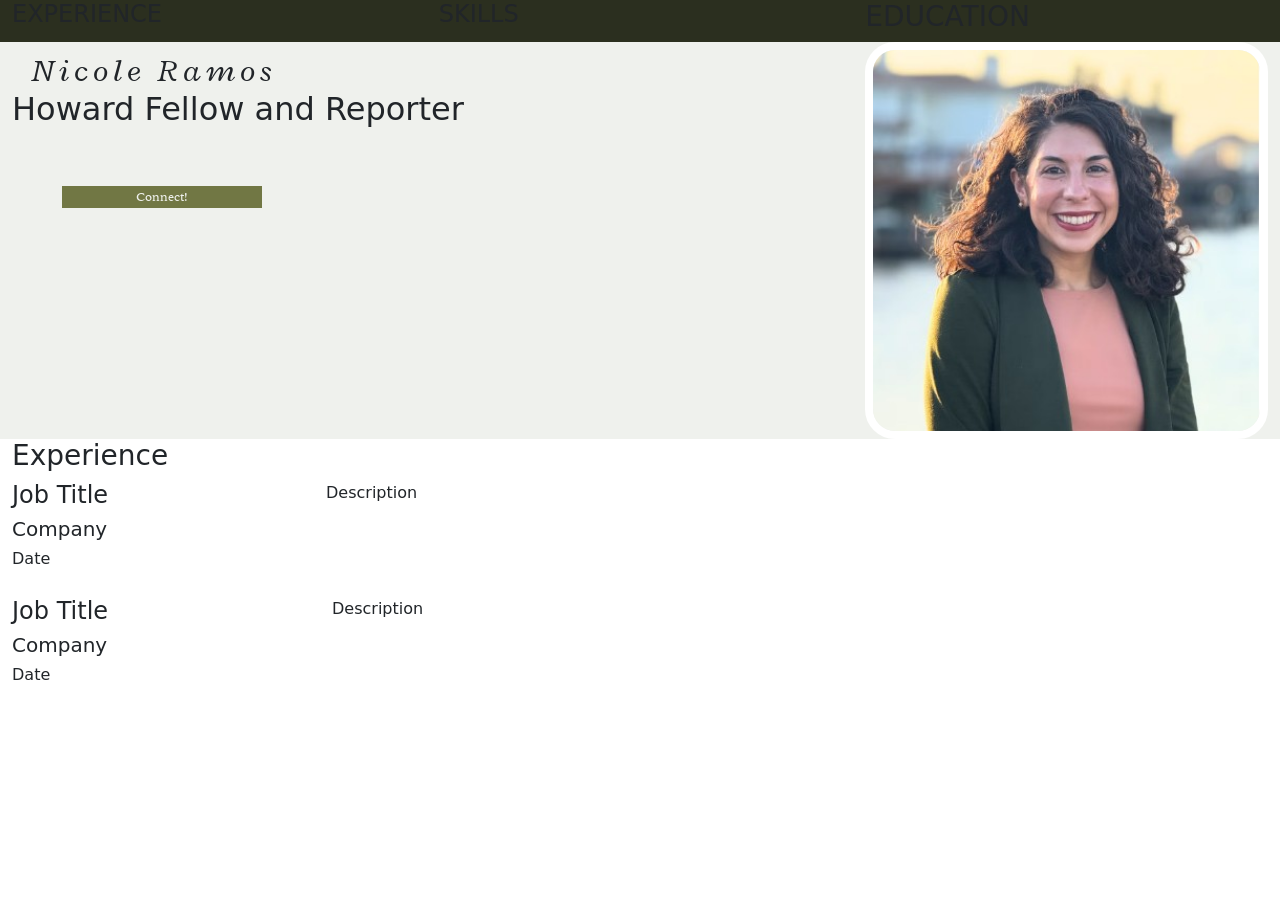
==== online-portfolio/index.html @ 805ee2bc "Draft portfolio" ====
<!doctype html>
<html lang="en">
    <head>
        <meta charset="UTF-8" />
        <meta name="viewport" content="width=device-width, initial-scale=1" />

        <title>Nicole Ramos Portfolio</title>
        <link
            href="https://cdn.jsdelivr.net/npm/bootstrap@5.3.8/dist/css/bootstrap.min.css"
            rel="stylesheet"
            integrity="sha384-sRIl4kxILFvY47J16cr9ZwB07vP4J8+LH7qKQnuqkuIAvNWLzeN8tE5YBujZqJLB"
            crossorigin="anonymous" />

        <link href="style.css" rel="stylesheet" />
        <link rel="preconnect" href="https://fonts.googleapis.com" />
        <link rel="preconnect" href="https://fonts.gstatic.com" crossorigin />
        <link href="https://fonts.googleapis.com/css2?family=Radley:ital@0;1&display=swap" rel="stylesheet" />
    </head>

    <body>
        <!--navigationbar-->
        <div class="container-fluid" id="topper">
            <div class="row">
                <div class="col-sm-4">
                    <h4>EXPERIENCE</h4>
                </div>
                <div class="col-sm-4">
                    <h4>SKILLS</h4>
                </div>
                <div class="col-sm-4">
                    <h3>EDUCATION</h3>
                </div>
            </div>
        </div>

        <!--endnavigation-->
        <div class="container-fluid" id="opening_body">
            <div class="row">
                <div class="col-sm-8">
                    <h1 class="name">Nicole Ramos</h1>
                    <h2 class="title">Howard Fellow and Reporter</h2>
                    <button class="button">Connect!</button>
                </div>
                <div class="col-sm-4">
                    <img src="Screenshot%202026-02-09%20125135.jpg" id="headshot" />
                </div>
            </div>
        </div>

        <div class="container-fluid">
            <div class="row">
                <div class="col"><h3>Experience</h3></div>

                <div class="row job">
                    <div class="col-sm-3">
                        <h4>Job Title</h4>
                        <h5>Company</h5>
                        <h6>Date</h6>
                    </div>
                    <div class="col-sm-9"><p>Description</p></div>
                </div>
                </div>

                <div class="row job">
                    <div class="col-sm-3">
                        <h4>Job Title</h4>
                        <h5>Company</h5>
                        <h6>Date</h6>
                    </div>
                    <div class="col-sm-9"><p>Description</p></div>
            </div>
        </div>
    </body>
</html>
---- online-portfolio/style.css ----
/*
MY COLOR PALETTE
Color 1 - #EFF1ED
Color 2 - #373D20
Color 3 - #717744
Color 4 - #BCBD8B
Color 5 - #766153
Color 6 - #2b2f1f
*/

/* TOP PAGE */

/* MAIN BODY */
h1 {
    font-family: "Radley", serif;
    letter-spacing: 5px;
    font-weight: lighter;
    font-style: italic;
    font-size: xx-large;
    margin: 10px 0px 0px 20px;
}

#headshot {
    width: 100%;
    border-radius: 30px;
    border:8px solid white;
    margin-right: 20px
}

#topper{
    background: #2b2f1f;
}
.job{margin-bottom:20px}
#opening_body{background: #eff1ed;
  
}

.button {
    margin: 50px;
    border: none;
    width: 200px;
    background-color: #717744;
    color: #eff1ed;
    font-family: "Radley", serif;
    font-size: small;
    font-style: normal;
}
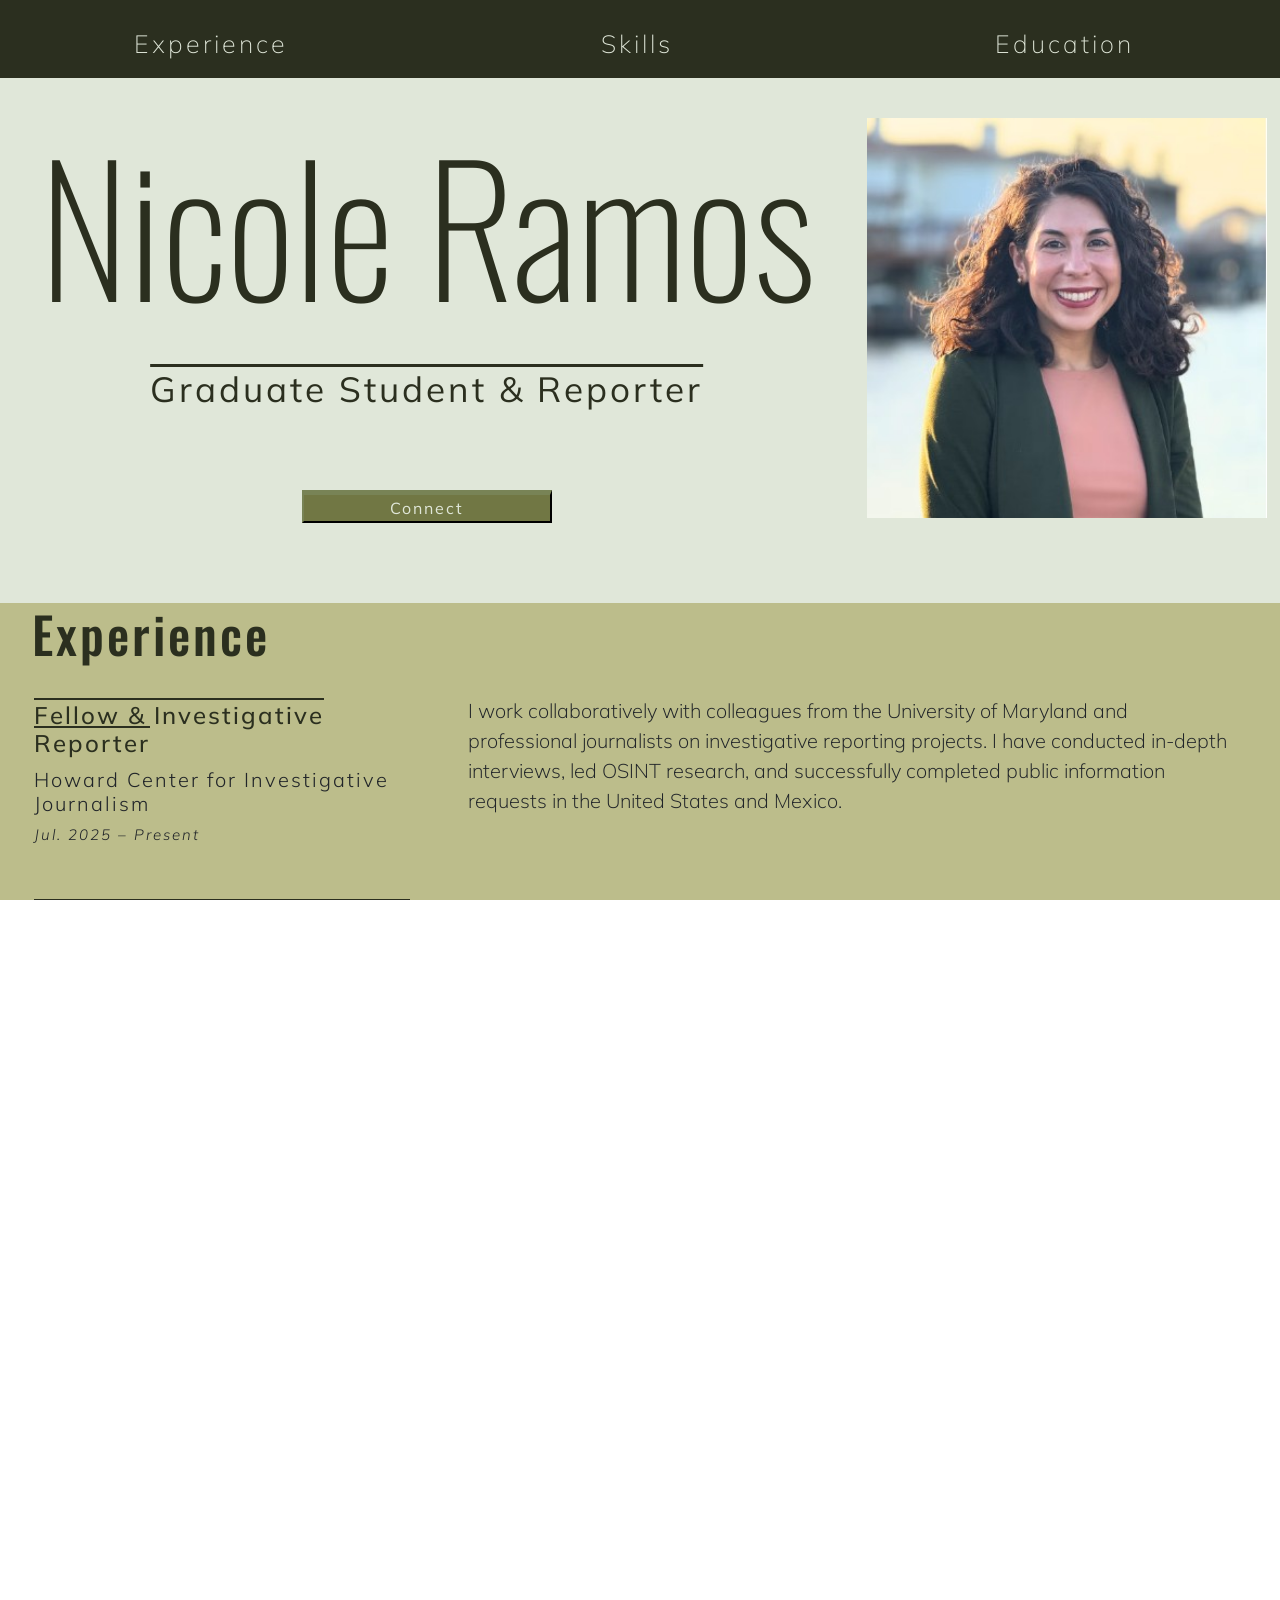
==== commit 148386de: "online-portfolio" ====
--- a/online-portfolio/index.html
+++ b/online-portfolio/index.html
@@ -5,6 +5,8 @@
         <meta name="viewport" content="width=device-width, initial-scale=1" />
 
         <title>Nicole Ramos Portfolio</title>
+
+        <!--bootstrapandstylesheetlink-->
         <link
             href="https://cdn.jsdelivr.net/npm/bootstrap@5.3.8/dist/css/bootstrap.min.css"
             rel="stylesheet"
@@ -12,34 +14,39 @@
             crossorigin="anonymous" />
 
         <link href="style.css" rel="stylesheet" />
+
+        <!--fonts-->
         <link rel="preconnect" href="https://fonts.googleapis.com" />
         <link rel="preconnect" href="https://fonts.gstatic.com" crossorigin />
-        <link href="https://fonts.googleapis.com/css2?family=Radley:ital@0;1&display=swap" rel="stylesheet" />
+        <link
+            href="https://fonts.googleapis.com/css2?family=Mulish:ital,wght@0,200..1000;1,200..1000&family=Oswald:wght@200..700&display=swap"
+            rel="stylesheet" />
     </head>
 
     <body>
         <!--navigationbar-->
-        <div class="container-fluid" id="topper">
-            <div class="row">
-                <div class="col-sm-4">
-                    <h4>EXPERIENCE</h4>
-                </div>
-                <div class="col-sm-4">
-                    <h4>SKILLS</h4>
-                </div>
-                <div class="col-sm-4">
-                    <h3>EDUCATION</h3>
+        <div class="container-fluid" id="navigation">
+            <div class="row">
+                <div class="col-sm-4">
+                    <p class="nav"><a href="#experience">Experience</a></p>
+                </div>
+                <div class="col-sm-4">
+                    <p class="nav"><a href="#skills">Skills</a></p>
+                </div>
+                <div class="col-sm-4">
+                    <p class="nav"><a href="#education">Education</a></p>
                 </div>
             </div>
         </div>
 
         <!--endnavigation-->
-        <div class="container-fluid" id="opening_body">
+        <!--begintopper-->
+        <div class="container-fluid" id="topperpage">
             <div class="row">
                 <div class="col-sm-8">
                     <h1 class="name">Nicole Ramos</h1>
-                    <h2 class="title">Howard Fellow and Reporter</h2>
-                    <button class="button">Connect!</button>
+                    <h2 class="title">Graduate Student & Reporter</h2>
+                    <button class="button" onclick="window.open('mailto:nhr11a@umd.edu')">Connect</button>
                 </div>
                 <div class="col-sm-4">
                     <img src="Screenshot%202026-02-09%20125135.jpg" id="headshot" />
@@ -47,27 +54,163 @@
             </div>
         </div>
 
-        <div class="container-fluid">
-            <div class="row">
-                <div class="col"><h3>Experience</h3></div>
-
-                <div class="row job">
-                    <div class="col-sm-3">
-                        <h4>Job Title</h4>
-                        <h5>Company</h5>
-                        <h6>Date</h6>
-                    </div>
-                    <div class="col-sm-9"><p>Description</p></div>
-                </div>
-                </div>
-
-                <div class="row job">
-                    <div class="col-sm-3">
-                        <h4>Job Title</h4>
-                        <h5>Company</h5>
-                        <h6>Date</h6>
-                    </div>
-                    <div class="col-sm-9"><p>Description</p></div>
+        <!--endtopper-->
+        <!--beginexperience-->
+        <div class="container-fluid" id="experiencepage">
+            <div class="row">
+                <div class="col"><h3 id="experience">Experience</h3></div>
+                <!--job1-->
+                <div class="row job">
+                    <div class="col-sm-4">
+                        <h4 class="job-title">Fellow & Investigative Reporter</h4>
+                        <h5>Howard Center for Investigative Journalism</h5>
+                        <h5 class="dates">Jul. 2025 – Present</h5>
+                    </div>
+                    <div class="col-sm-8 fullwidth">
+                        <p>
+                            I work collaboratively with colleagues from the University of Maryland and professional
+                            journalists on investigative reporting projects. I have conducted in-depth interviews, led
+                            OSINT research, and successfully completed public information requests in the United States
+                            and Mexico.
+                        </p>
+                    </div>
+                </div>
+                <!--job2-->
+                <div class="row job">
+                    <div class="col-sm-4">
+                        <h4 class="job-title">Capital Mitigation Specialist</h4>
+                        <h5>Texas Defender Service</h5>
+                        <h5 class="dates">Oct. 2021 – July 2025</h5>
+                    </div>
+                    <div class="col-sm-8 fullwidth">
+                        <p>
+                            I organized 10 investigations for defense teams, including record collection, open-source
+                            research, source interviews, and strategic narrative building. I prepared 20 legal reports
+                            based on investigations and oversaw the punishment phase defense for a capital trial.
+                        </p>
+                    </div>
+                </div>
+                <!--job3-->
+                <div class="row job">
+                    <div class="col-sm-4">
+                        <h4 class="job-title">ORR Case Manager</h4>
+                        <h5>Bokenkamp Children's Shelter</h5>
+                        <h5 class="dates">July 2018 – Jan. 2019</h5>
+                    </div>
+                    <div class="col-sm-8 fullwidth">
+                        <p>
+                            Working under the Office of Refugee Resettlement, I led short-term investigations in English
+                            and Spanish. I successfully reunited 30 unaccompanied refugee children with sponsors in the
+                            United States via trauma-informed interviewing and well-organized case management.
+                        </p>
+                    </div>
+                </div>
+                <!--job4-->
+                <div class="row job">
+                    <div class="col-sm-4">
+                        <h4 class="job-title">Peace Corps Volunteer</h4>
+                        <h5>Peace Corps</h5>
+                        <h5 class="dates">Feb. 2016 – April 2018</h5>
+                    </div>
+                    <div class="col-sm-8">
+                        <p>
+                            As a Teaching English, Leadership, and Life Skills Volunteer, I facilitated 15 community
+                            development projects, reaching 2000 people while living in an Indigenous community in Bocas
+                            Del Toro, Panama. I liaised with diverse government ministries, colleagues, and Indigenous
+                            community leaders.
+                        </p>
+                    </div>
+                </div>
+                <!--job5-->
+                <div class="row job">
+                    <div class="col-sm-4">
+                        <h4 class="job-title">Give a Goat Program Intern</h4>
+                        <h5>Arapal Nature Farm</h5>
+                        <h5 class="dates">June 2015 – Aug. 2015</h5>
+                    </div>
+                    <div class="col-sm-8">
+                        <p>
+                            I assisted with the monitoring and evaluation of the organization’s economic development
+                            program and was hands-on with the daily maintenance of their organic farm. In addition, I
+                            assisted in rural and urban community outreach around the island of Cebu, Philippines.
+                        </p>
+                    </div>
+                </div>
+            </div>
+        </div>
+
+        <!--endexperience-->
+        <!--beginskills-->
+        <div class="container-fluid" id="skillspage">
+            <div class="row">
+                <div class="col"><h3 id="skills">Skills</h3></div>
+                <!--col1-->
+                <div class="row">
+                    <div class="col-sm-4">
+                        <ul>
+                            <li>Spanish (read, speak, write)</li>
+                            <li>R</li>
+                            <li>Basic HTML & CSS</li>
+                            <li>Data visualization</li>
+                            <li>Google suite</li>
+                        </ul>
+                    </div>
+                    <!--col2-->
+                    <div class="col-sm-4">
+                        <ul>
+                            <li>Photography</li>
+                            <li>Open-source research</li>
+                            <li>Legal research</li>
+                            <li>Trauma-informed interviewing</li>
+                            <li>Community engagement</li>
+                        </ul>
+                    </div>
+                    <!--col3-->
+                    <div class="col-sm-4">
+                        <ul>
+                            <li>International field experience</li>
+                            <li>Fact-checking</li>
+                            <li>Collaboration</li>
+                            <li>Project management</li>
+                            <li>Record collection & management</li>
+                        </ul>
+                    </div>
+                </div>
+            </div>
+        </div>
+
+        <!--endskills-->
+        <!--begineducation-->
+        <div class="container-fluid" id="educationpage">
+            <div class="row">
+                <div class="col"><h3 id="education">Education</h3></div>
+                <!--col1-->
+                <div class="row" id="education-stats">
+                    <div class="col-sm-4">
+                        <h5>Master of Journalism</h5>
+                        <h6 class="university">University of Maryland, College Park</h6>
+                        <h5 class="dates">Expected graduation May 2027</h5>
+                    </div>
+                    <!--col2-->
+                    <div class="col-sm-4">
+                        <h5>Master of Science, International Relations</h5>
+                        <h6 class="university">Northeastern University</h6>
+                        <h5 class="dates">2020</h5>
+                    </div>
+                    <!--col3-->
+                    <div class="col-sm-4">
+                        <h5>Bachelor of Arts, Ministry and Vocation</h5>
+                        <h6 class="university">Abilene Christian University</h6>
+                        <h5 class="dates">2015</h5>
+                    </div>
+                </div>
+            </div>
+        </div>
+
+        <!--begincopyright-->
+        <div class="container-fluid" id="copyrightpage">
+            <div class="row">
+                <div class="col"><p id="copyright">Copyright 2026 | Nicole Ramos</p></div>
             </div>
         </div>
     </body>
--- a/online-portfolio/style.css
+++ b/online-portfolio/style.css
@@ -1,6 +1,6 @@
 /*
 MY COLOR PALETTE
-Color 1 - #EFF1ED
+Color 1 - #e0e7d9
 Color 2 - #373D20
 Color 3 - #717744
 Color 4 - #BCBD8B
@@ -8,40 +8,211 @@
 Color 6 - #2b2f1f
 */
 
-/* TOP PAGE */
-
-/* MAIN BODY */
-h1 {
-    font-family: "Radley", serif;
-    letter-spacing: 5px;
-    font-weight: lighter;
-    font-style: italic;
-    font-size: xx-large;
-    margin: 10px 0px 0px 20px;
+/* MEDIA SCREEN */
+@media screen {
+    .name {
+        font-size: 100px;
+    }
+    .title {
+        text-decoration: underline;
+    }
+    .job-title {
+        text-decoration: underline;
+    }
+
+    /* ALL SITE RULES */
+    html,
+    body {
+        width: 100%;
+        height: 100%;
+        margin: 0px;
+        padding: 0px;
+        overflow-x: hidden;
+        scroll-behavior: smooth;
+    }
+
+    h4 {
+        font-family: "Mulish", sans-serif;
+        letter-spacing: 2px;
+        text-decoration-line: overline;
+        margin-top: 20px;
+    }
+
+    h5 {
+        font-family: "Mulish", sans-serif;
+        font-weight: 300;
+        letter-spacing: 2px;
+        margin-top: 10px;
+    }
+
+    .dates {
+        font-family: "Mulish", sans-serif;
+        font-style: italic;
+        padding: none;
+        font-size: 15px;
+        text-align: left;
+        margin-top: 10px;
+    }
+
+    p {
+        font-family: "Mulish", sans-serif;
+        font-weight: 250;
+        font-size: 20px;
+        padding: 15px;
+        margin-right: 10px;
+    }
+
+    /* NAVIGATION AND TOPPER */
+    #navigation {
+        background: #2b2f1f;
+    }
+
+    .nav {
+        font-family: "Mulish", sans-serif;
+        justify-content: center;
+        font-weight: lighter;
+        letter-spacing: 3px;
+        font-size: 25px;
+        margin: 10px 0px 0px 10px;
+    }
+
+    .nav a {
+        color: #e0e7d9;
+        text-decoration: none;
+    }
+
+    .nav a:hover {
+        text-decoration: overline;
+    }
+
+    #topperpage {
+        background: #e0e7d9;
+    }
+
+    .name {
+        font-family: "Oswald", sans-serif;
+        color: #2b2f1f;
+        text-align: center;
+        font-weight: lighter;
+        margin-top: 40px;
+    }
+
+    .title {
+        font-family: "Mulish", sans-serif;
+        color: #2b2f1f;
+        text-align: center;
+        font-weight: normal;
+        font-size: 35px;
+        letter-spacing: 3px;
+        margin-top: 40px;
+    }
+
+    .button {
+        border-block-start-width: thick;
+        border-color: #2b2f1f;
+        width: 250px;
+        background-color: #717744;
+        color: #e0e7d9;
+        font-family: "Mulish", sans-serif;
+        font-size: medium;
+        letter-spacing: 2px;
+        display: block;
+        margin: 80px auto;
+    }
+
+    #headshot {
+        width: 400px;
+        height: 400px;
+        display: block;
+        margin: 40px auto;
+    }
+
+    /* EXPERIENCE */
+    #experiencepage {
+        background-color: #bcbd8b;
+    }
+
+    #experience {
+        font-family: "Oswald", sans-serif;
+        color: #2b2f1f;
+        font-size: 50px;
+        letter-spacing: 3px;
+        margin-left: 20px;
+    }
+
+    .job {
+        margin: 10px 20px 20px 10px;
+    }
+
+    .job-title {
+        color: #2b2f1f;
+    }
+
+    /* SKILLS */
+    #skillspage {
+        background-color: #717744;
+    }
+
+    #skills {
+        font-family: "Oswald", sans-serif;
+        color: #2b2f1f;
+        letter-spacing: 3px;
+        font-size: 50px;
+        margin-left: 20px;
+    }
+
+    li {
+        font-family: "Mulish", sans-serif;
+        font-weight: 350px;
+        font-size: 20px;
+        padding: 20px;
+        margin: 20px 40px 20px 40px;
+    }
+
+    /* EDUCATION */
+    #educationpage {
+        background-color: #2b2f1f;
+    }
+
+    #education {
+        font-family: "Oswald", sans-serif;
+        color: #bcbd8b;
+        font-size: 50px;
+        letter-spacing: 3px;
+        margin-left: 20px;
+    }
+
+    #education-stats {
+        color: #e0e7d9;
+        margin: 20px 40px 20px 40px;
+        padding: 20px;
+    }
+
+    .university {
+        font-weight: lighter;
+    }
+
+    /* COPYRIGHT */
+    #copyrightpage {
+        background-color: #2b2f1f;
+    }
+
+    #copyright {
+        color: #bcbd8b;
+        font-size: 10px;
+        letter-spacing: 3px;
+        text-transform: uppercase;
+    }
 }
-
-#headshot {
-    width: 100%;
-    border-radius: 30px;
-    border:8px solid white;
-    margin-right: 20px
+/* MEDIA SCREEN */
+@media (min-width: 576px) {
+    .name {
+        font-size: 175px;
+    }
+    .title {
+        text-decoration: overline;
+    }
+    .job-title {
+        text-decoration: overline;
+    }
 }
-
-#topper{
-    background: #2b2f1f;
-}
-.job{margin-bottom:20px}
-#opening_body{background: #eff1ed;
-  
-}
-
-.button {
-    margin: 50px;
-    border: none;
-    width: 200px;
-    background-color: #717744;
-    color: #eff1ed;
-    font-family: "Radley", serif;
-    font-size: small;
-    font-style: normal;
-}
